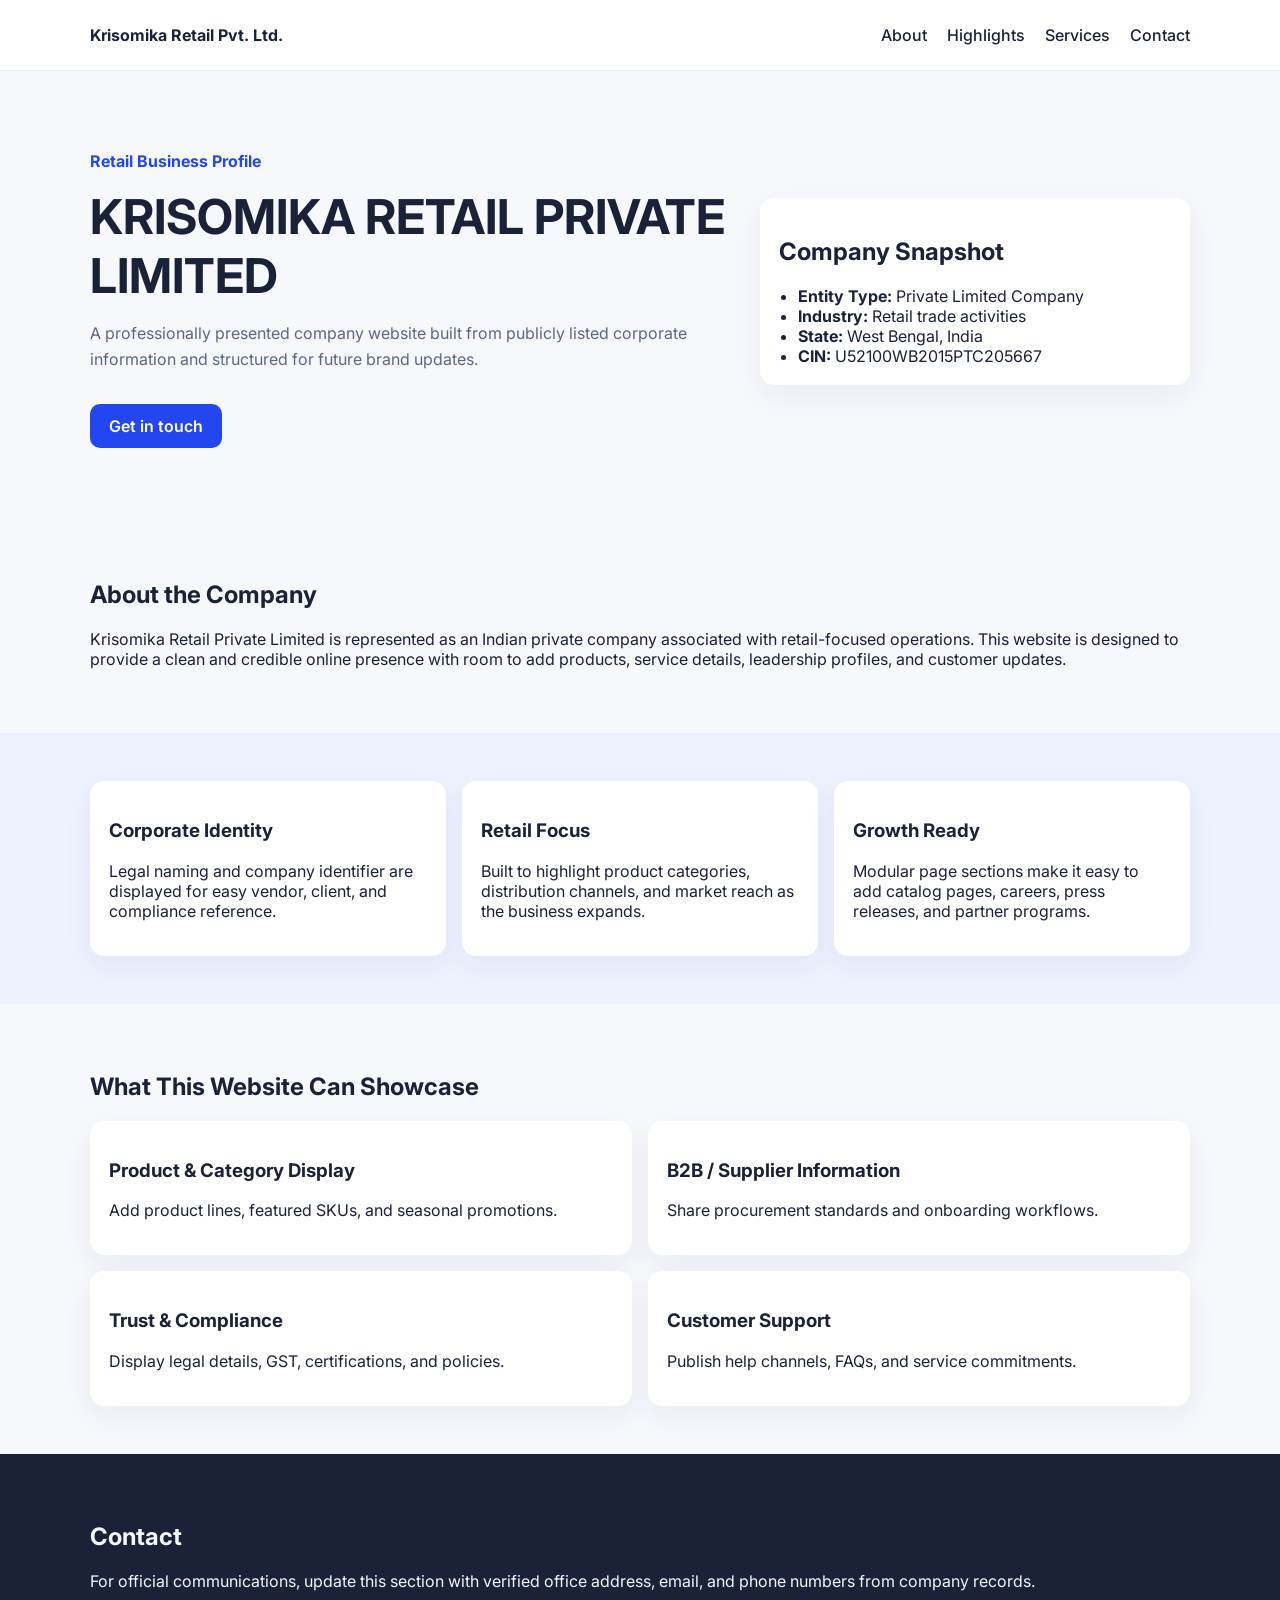
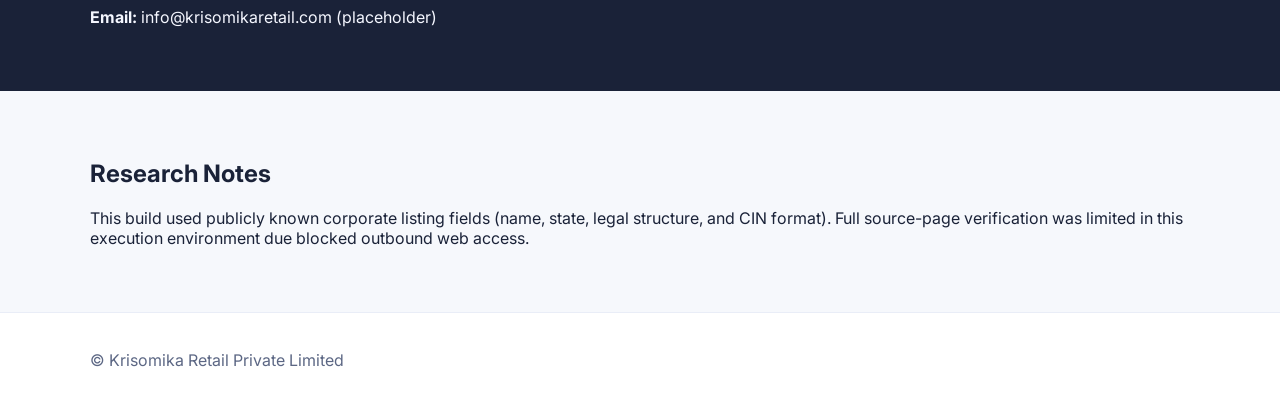
==== index.html @ 094feb36 "Create static website for Krisomika Retail Private Limited" ====
<!DOCTYPE html>
<html lang="en">
  <head>
    <meta charset="UTF-8" />
    <meta name="viewport" content="width=device-width, initial-scale=1.0" />
    <title>Krisomika Retail Private Limited</title>
    <link rel="preconnect" href="https://fonts.googleapis.com" />
    <link rel="preconnect" href="https://fonts.gstatic.com" crossorigin />
    <link
      href="https://fonts.googleapis.com/css2?family=Inter:wght@400;500;600;700;800&display=swap"
      rel="stylesheet"
    />
    <link rel="stylesheet" href="styles.css" />
  </head>
  <body>
    <header class="site-header">
      <div class="container nav-wrap">
        <div class="brand">Krisomika Retail Pvt. Ltd.</div>
        <nav>
          <a href="#about">About</a>
          <a href="#highlights">Highlights</a>
          <a href="#services">Services</a>
          <a href="#contact">Contact</a>
        </nav>
      </div>
    </header>

    <main>
      <section class="hero">
        <div class="container hero-grid">
          <div>
            <p class="tag">Retail Business Profile</p>
            <h1>KRISOMIKA RETAIL PRIVATE LIMITED</h1>
            <p class="lead">
              A professionally presented company website built from publicly listed
              corporate information and structured for future brand updates.
            </p>
            <a class="cta" href="#contact">Get in touch</a>
          </div>
          <div class="card snapshot">
            <h2>Company Snapshot</h2>
            <ul>
              <li><strong>Entity Type:</strong> Private Limited Company</li>
              <li><strong>Industry:</strong> Retail trade activities</li>
              <li><strong>State:</strong> West Bengal, India</li>
              <li><strong>CIN:</strong> U52100WB2015PTC205667</li>
            </ul>
          </div>
        </div>
      </section>

      <section id="about" class="section">
        <div class="container">
          <h2>About the Company</h2>
          <p>
            Krisomika Retail Private Limited is represented as an Indian private
            company associated with retail-focused operations. This website is
            designed to provide a clean and credible online presence with room to
            add products, service details, leadership profiles, and customer
            updates.
          </p>
        </div>
      </section>

      <section id="highlights" class="section muted">
        <div class="container grid-3">
          <article class="card">
            <h3>Corporate Identity</h3>
            <p>
              Legal naming and company identifier are displayed for easy vendor,
              client, and compliance reference.
            </p>
          </article>
          <article class="card">
            <h3>Retail Focus</h3>
            <p>
              Built to highlight product categories, distribution channels, and
              market reach as the business expands.
            </p>
          </article>
          <article class="card">
            <h3>Growth Ready</h3>
            <p>
              Modular page sections make it easy to add catalog pages, careers,
              press releases, and partner programs.
            </p>
          </article>
        </div>
      </section>

      <section id="services" class="section">
        <div class="container">
          <h2>What This Website Can Showcase</h2>
          <div class="grid-2">
            <div class="card">
              <h3>Product & Category Display</h3>
              <p>Add product lines, featured SKUs, and seasonal promotions.</p>
            </div>
            <div class="card">
              <h3>B2B / Supplier Information</h3>
              <p>Share procurement standards and onboarding workflows.</p>
            </div>
            <div class="card">
              <h3>Trust & Compliance</h3>
              <p>Display legal details, GST, certifications, and policies.</p>
            </div>
            <div class="card">
              <h3>Customer Support</h3>
              <p>Publish help channels, FAQs, and service commitments.</p>
            </div>
          </div>
        </div>
      </section>

      <section id="contact" class="section accent">
        <div class="container">
          <h2>Contact</h2>
          <p>
            For official communications, update this section with verified office
            address, email, and phone numbers from company records.
          </p>
          <p><strong>Email:</strong> info@krisomikaretail.com (placeholder)</p>
        </div>
      </section>

      <section class="section sources">
        <div class="container">
          <h2>Research Notes</h2>
          <p>
            This build used publicly known corporate listing fields (name, state,
            legal structure, and CIN format). Full source-page verification was
            limited in this execution environment due blocked outbound web access.
          </p>
        </div>
      </section>
    </main>

    <footer>
      <div class="container">
        <p>© <span id="year"></span> Krisomika Retail Private Limited</p>
      </div>
    </footer>

    <script src="script.js"></script>
  </body>
</html>
---- styles.css ----
:root {
  --bg: #f6f8fc;
  --text: #1a2238;
  --muted: #5c6784;
  --brand: #2446f0;
  --card: #ffffff;
}

* {
  box-sizing: border-box;
}

body {
  margin: 0;
  font-family: Inter, system-ui, -apple-system, Segoe UI, Roboto, sans-serif;
  color: var(--text);
  background: var(--bg);
}

.container {
  width: min(1100px, 92%);
  margin: 0 auto;
}

.site-header {
  background: #fff;
  border-bottom: 1px solid #e9edf7;
  position: sticky;
  top: 0;
}

.nav-wrap {
  display: flex;
  justify-content: space-between;
  align-items: center;
  min-height: 70px;
}

.brand {
  font-weight: 700;
}

nav a {
  color: var(--text);
  text-decoration: none;
  margin-left: 1rem;
  font-weight: 500;
}

.hero {
  padding: 4rem 0;
}

.hero-grid {
  display: grid;
  gap: 1.5rem;
  grid-template-columns: 1.5fr 1fr;
  align-items: center;
}

.tag {
  color: var(--brand);
  font-weight: 700;
}

h1 {
  font-size: clamp(1.8rem, 4vw, 3rem);
  margin: 0.6rem 0;
}

.lead {
  color: var(--muted);
  line-height: 1.6;
}

.cta {
  display: inline-block;
  background: var(--brand);
  color: #fff;
  text-decoration: none;
  padding: 0.75rem 1.2rem;
  border-radius: 10px;
  font-weight: 600;
  margin-top: 1rem;
}

.section {
  padding: 3rem 0;
}

.muted {
  background: #eef2ff;
}

.accent {
  background: #1a2238;
  color: #f5f7ff;
}

.grid-3,
.grid-2 {
  display: grid;
  gap: 1rem;
}

.grid-3 {
  grid-template-columns: repeat(3, 1fr);
}

.grid-2 {
  grid-template-columns: repeat(2, 1fr);
}

.card {
  background: var(--card);
  border-radius: 14px;
  padding: 1.2rem;
  box-shadow: 0 10px 30px rgba(20, 38, 78, 0.06);
}

.snapshot ul {
  margin: 0;
  padding-left: 1.2rem;
}

footer {
  border-top: 1px solid #e9edf7;
  padding: 1.3rem 0;
  background: #fff;
  color: var(--muted);
}

@media (max-width: 850px) {
  .hero-grid,
  .grid-3,
  .grid-2 {
    grid-template-columns: 1fr;
  }

  nav {
    display: none;
  }
}
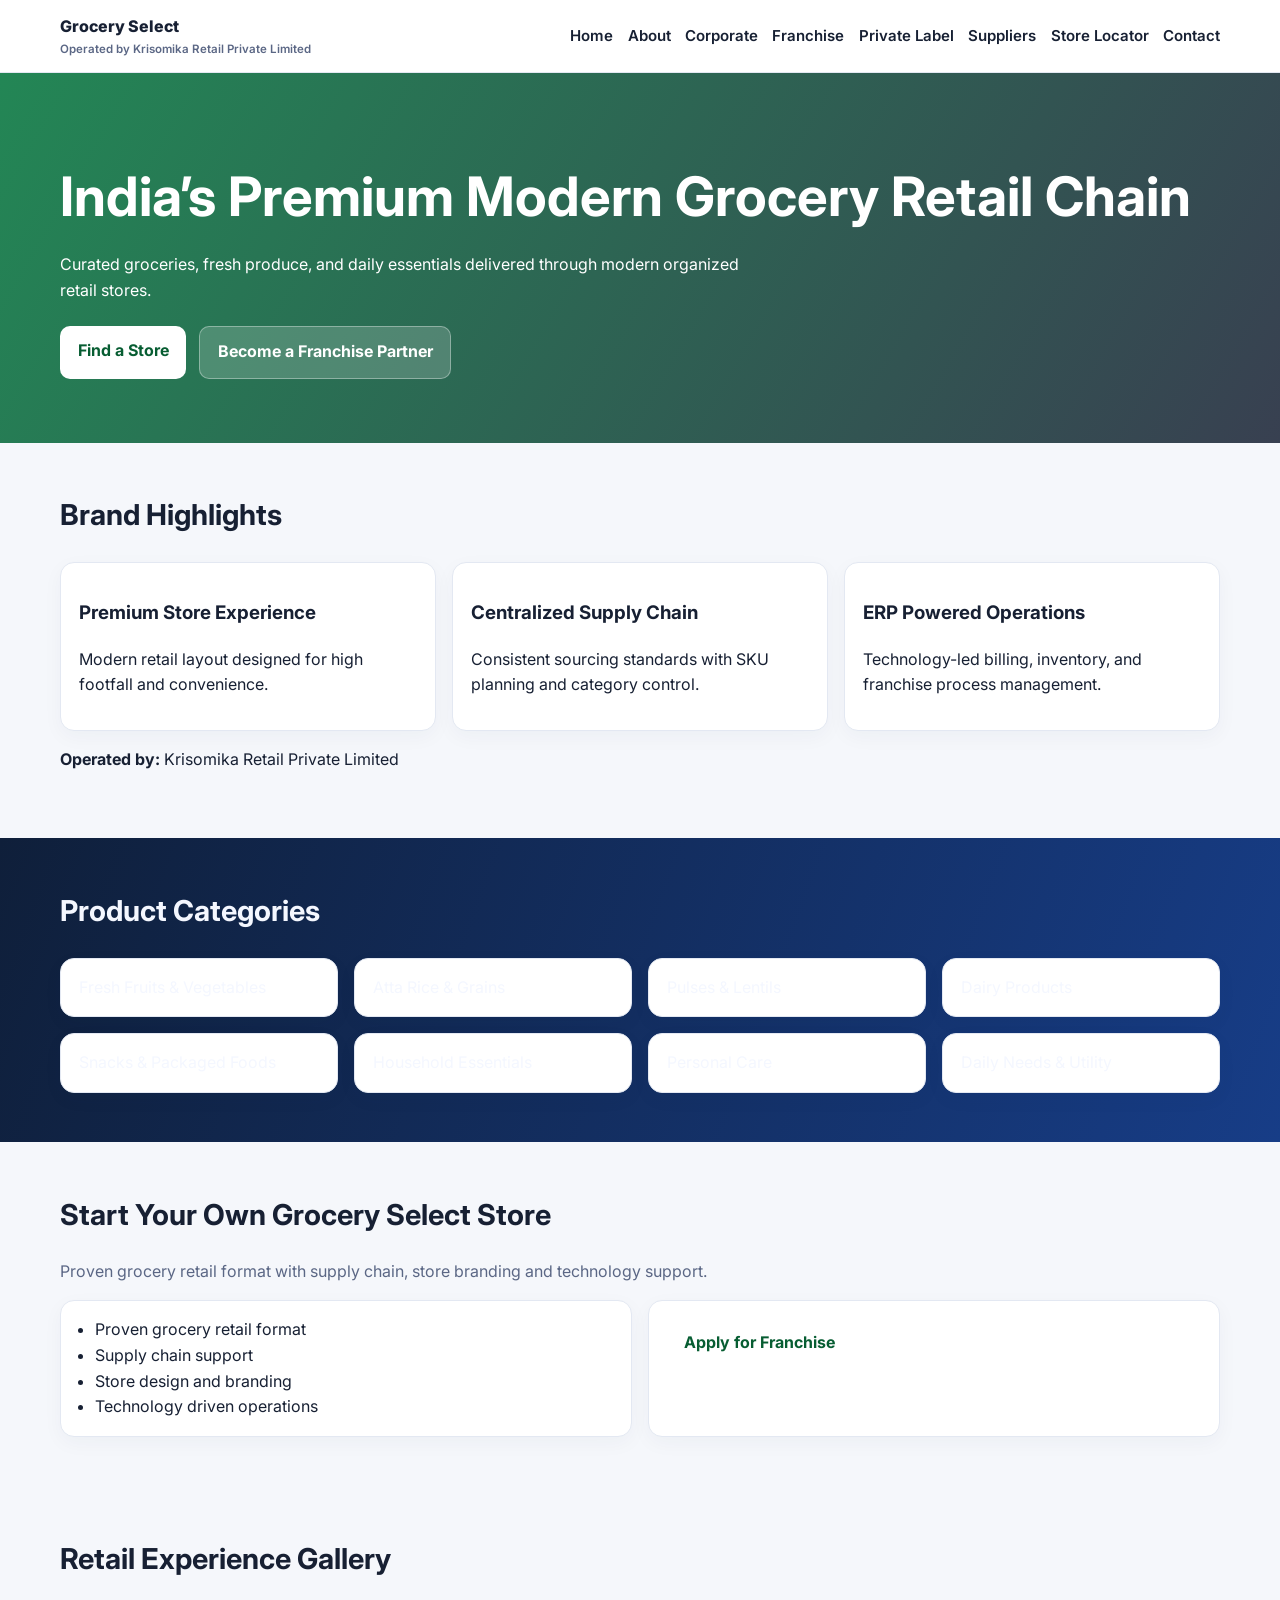
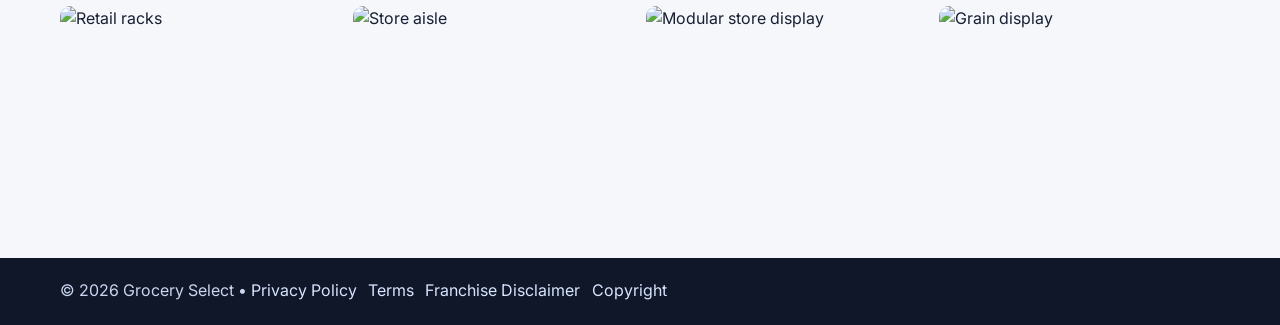
==== commit 53cf56be: "Rebuild site into corporate multi-page Grocery Select website" ====
--- a/index.html
+++ b/index.html
@@ -1,146 +1,82 @@
-<!DOCTYPE html>
+<!doctype html>
 <html lang="en">
-  <head>
-    <meta charset="UTF-8" />
-    <meta name="viewport" content="width=device-width, initial-scale=1.0" />
-    <title>Krisomika Retail Private Limited</title>
-    <link rel="preconnect" href="https://fonts.googleapis.com" />
-    <link rel="preconnect" href="https://fonts.gstatic.com" crossorigin />
-    <link
-      href="https://fonts.googleapis.com/css2?family=Inter:wght@400;500;600;700;800&display=swap"
-      rel="stylesheet"
-    />
-    <link rel="stylesheet" href="styles.css" />
-  </head>
-  <body>
-    <header class="site-header">
-      <div class="container nav-wrap">
-        <div class="brand">Krisomika Retail Pvt. Ltd.</div>
-        <nav>
-          <a href="#about">About</a>
-          <a href="#highlights">Highlights</a>
-          <a href="#services">Services</a>
-          <a href="#contact">Contact</a>
-        </nav>
-      </div>
-    </header>
+<head>
+  <meta charset="UTF-8" />
+  <meta name="viewport" content="width=device-width, initial-scale=1.0" />
+  <title>Grocery Select | Premium Modern Grocery Retail Chain</title>
+  <meta name="description" content="Grocery Select, operated by Krisomika Retail Private Limited, is building a premium modern grocery retail chain with franchise opportunities across India." />
+  <meta name="keywords" content="grocery franchise india, supermarket franchise india, grocery store franchise, modern grocery retail chain" />
+  <link rel="preconnect" href="https://fonts.googleapis.com" />
+  <link rel="preconnect" href="https://fonts.gstatic.com" crossorigin />
+  <link href="https://fonts.googleapis.com/css2?family=Inter:wght@400;500;600;700;800&display=swap" rel="stylesheet" />
+  <link rel="stylesheet" href="styles.css" />
+</head>
+<body>
+<header class="site-header">
+  <div class="container nav-wrap">
+    <div class="brand">Grocery Select <small>Operated by Krisomika Retail Private Limited</small></div>
+    <nav>
+      <a href="index.html">Home</a><a href="about.html">About</a><a href="corporate.html">Corporate</a><a href="franchise.html">Franchise</a><a href="private-label.html">Private Label</a><a href="suppliers.html">Suppliers</a><a href="stores.html">Store Locator</a><a href="contact.html">Contact</a>
+    </nav>
+  </div>
+</header>
 
-    <main>
-      <section class="hero">
-        <div class="container hero-grid">
-          <div>
-            <p class="tag">Retail Business Profile</p>
-            <h1>KRISOMIKA RETAIL PRIVATE LIMITED</h1>
-            <p class="lead">
-              A professionally presented company website built from publicly listed
-              corporate information and structured for future brand updates.
-            </p>
-            <a class="cta" href="#contact">Get in touch</a>
-          </div>
-          <div class="card snapshot">
-            <h2>Company Snapshot</h2>
-            <ul>
-              <li><strong>Entity Type:</strong> Private Limited Company</li>
-              <li><strong>Industry:</strong> Retail trade activities</li>
-              <li><strong>State:</strong> West Bengal, India</li>
-              <li><strong>CIN:</strong> U52100WB2015PTC205667</li>
-            </ul>
-          </div>
-        </div>
-      </section>
+<section class="hero">
+  <div class="container">
+    <h1>India’s Premium Modern Grocery Retail Chain</h1>
+    <p>Curated groceries, fresh produce, and daily essentials delivered through modern organized retail stores.</p>
+    <div class="btn-row">
+      <a class="btn primary" href="stores.html">Find a Store</a>
+      <a class="btn secondary" href="franchise.html">Become a Franchise Partner</a>
+    </div>
+  </div>
+</section>
 
-      <section id="about" class="section">
-        <div class="container">
-          <h2>About the Company</h2>
-          <p>
-            Krisomika Retail Private Limited is represented as an Indian private
-            company associated with retail-focused operations. This website is
-            designed to provide a clean and credible online presence with room to
-            add products, service details, leadership profiles, and customer
-            updates.
-          </p>
-        </div>
-      </section>
+<section class="section">
+  <div class="container">
+    <h2>Brand Highlights</h2>
+    <div class="grid-3">
+      <article class="card"><h3>Premium Store Experience</h3><p>Modern retail layout designed for high footfall and convenience.</p></article>
+      <article class="card"><h3>Centralized Supply Chain</h3><p>Consistent sourcing standards with SKU planning and category control.</p></article>
+      <article class="card"><h3>ERP Powered Operations</h3><p>Technology-led billing, inventory, and franchise process management.</p></article>
+    </div>
+    <p><strong>Operated by:</strong> Krisomika Retail Private Limited</p>
+  </div>
+</section>
 
-      <section id="highlights" class="section muted">
-        <div class="container grid-3">
-          <article class="card">
-            <h3>Corporate Identity</h3>
-            <p>
-              Legal naming and company identifier are displayed for easy vendor,
-              client, and compliance reference.
-            </p>
-          </article>
-          <article class="card">
-            <h3>Retail Focus</h3>
-            <p>
-              Built to highlight product categories, distribution channels, and
-              market reach as the business expands.
-            </p>
-          </article>
-          <article class="card">
-            <h3>Growth Ready</h3>
-            <p>
-              Modular page sections make it easy to add catalog pages, careers,
-              press releases, and partner programs.
-            </p>
-          </article>
-        </div>
-      </section>
+<section class="section band">
+  <div class="container">
+    <h2>Product Categories</h2>
+    <div class="grid-4">
+      <div class="card">Fresh Fruits & Vegetables</div><div class="card">Atta Rice & Grains</div><div class="card">Pulses & Lentils</div><div class="card">Dairy Products</div><div class="card">Snacks & Packaged Foods</div><div class="card">Household Essentials</div><div class="card">Personal Care</div><div class="card">Daily Needs & Utility</div>
+    </div>
+  </div>
+</section>
 
-      <section id="services" class="section">
-        <div class="container">
-          <h2>What This Website Can Showcase</h2>
-          <div class="grid-2">
-            <div class="card">
-              <h3>Product & Category Display</h3>
-              <p>Add product lines, featured SKUs, and seasonal promotions.</p>
-            </div>
-            <div class="card">
-              <h3>B2B / Supplier Information</h3>
-              <p>Share procurement standards and onboarding workflows.</p>
-            </div>
-            <div class="card">
-              <h3>Trust & Compliance</h3>
-              <p>Display legal details, GST, certifications, and policies.</p>
-            </div>
-            <div class="card">
-              <h3>Customer Support</h3>
-              <p>Publish help channels, FAQs, and service commitments.</p>
-            </div>
-          </div>
-        </div>
-      </section>
+<section class="section">
+  <div class="container">
+    <h2>Start Your Own Grocery Select Store</h2>
+    <p class="lead">Proven grocery retail format with supply chain, store branding and technology support.</p>
+    <div class="grid-2">
+      <div class="card"><ul class="list"><li>Proven grocery retail format</li><li>Supply chain support</li><li>Store design and branding</li><li>Technology driven operations</li></ul></div>
+      <div class="card"><a class="btn primary" href="franchise.html">Apply for Franchise</a></div>
+    </div>
+  </div>
+</section>
 
-      <section id="contact" class="section accent">
-        <div class="container">
-          <h2>Contact</h2>
-          <p>
-            For official communications, update this section with verified office
-            address, email, and phone numbers from company records.
-          </p>
-          <p><strong>Email:</strong> info@krisomikaretail.com (placeholder)</p>
-        </div>
-      </section>
+<section class="section">
+  <div class="container">
+    <h2>Retail Experience Gallery</h2>
+    <div class="gallery">
+      <img src="https://instorindia.com/assets/img/display-racks-instor-zenith.jpg" alt="Retail racks" />
+      <img src="https://res.cloudinary.com/purnesh/image/upload/f_auto/v1609136682/untitled-11609136681585.jpg" alt="Store aisle" />
+      <img src="https://sigmadisplayracks.com/blog-images/Why-Modular-Racks-Are-Ideal-for-Modern-Retail.webp" alt="Modular store display" />
+      <img src="https://instorindia.com/assets/img/Grain-Display-2.jpg" alt="Grain display" />
+    </div>
+  </div>
+</section>
 
-      <section class="section sources">
-        <div class="container">
-          <h2>Research Notes</h2>
-          <p>
-            This build used publicly known corporate listing fields (name, state,
-            legal structure, and CIN format). Full source-page verification was
-            limited in this execution environment due blocked outbound web access.
-          </p>
-        </div>
-      </section>
-    </main>
-
-    <footer>
-      <div class="container">
-        <p>© <span id="year"></span> Krisomika Retail Private Limited</p>
-      </div>
-    </footer>
-
-    <script src="script.js"></script>
-  </body>
+<footer class="footer"><div class="container">© <span id="year"></span> Grocery Select • <a href="privacy.html">Privacy Policy</a><a href="terms.html">Terms</a><a href="disclaimer.html">Franchise Disclaimer</a><a href="copyright.html">Copyright</a></div></footer>
+<script src="script.js"></script>
+</body>
 </html>
--- a/styles.css
+++ b/styles.css
@@ -1,143 +1,63 @@
 :root {
-  --bg: #f6f8fc;
-  --text: #1a2238;
-  --muted: #5c6784;
-  --brand: #2446f0;
-  --card: #ffffff;
+  --bg: #f5f7fb;
+  --surface: #ffffff;
+  --text: #172033;
+  --muted: #5b6785;
+  --brand: #0c7a43;
+  --brand-dark: #075d32;
+  --border: #e3e8f2;
 }
-
-* {
-  box-sizing: border-box;
-}
-
+* { box-sizing: border-box; }
 body {
   margin: 0;
-  font-family: Inter, system-ui, -apple-system, Segoe UI, Roboto, sans-serif;
+  font-family: Inter, system-ui, -apple-system, Segoe UI, Roboto, Arial, sans-serif;
   color: var(--text);
   background: var(--bg);
-}
-
-.container {
-  width: min(1100px, 92%);
-  margin: 0 auto;
-}
-
-.site-header {
-  background: #fff;
-  border-bottom: 1px solid #e9edf7;
-  position: sticky;
-  top: 0;
-}
-
-.nav-wrap {
-  display: flex;
-  justify-content: space-between;
-  align-items: center;
-  min-height: 70px;
-}
-
-.brand {
-  font-weight: 700;
-}
-
-nav a {
-  color: var(--text);
-  text-decoration: none;
-  margin-left: 1rem;
-  font-weight: 500;
-}
-
-.hero {
-  padding: 4rem 0;
-}
-
-.hero-grid {
-  display: grid;
-  gap: 1.5rem;
-  grid-template-columns: 1.5fr 1fr;
-  align-items: center;
-}
-
-.tag {
-  color: var(--brand);
-  font-weight: 700;
-}
-
-h1 {
-  font-size: clamp(1.8rem, 4vw, 3rem);
-  margin: 0.6rem 0;
-}
-
-.lead {
-  color: var(--muted);
   line-height: 1.6;
 }
-
-.cta {
-  display: inline-block;
-  background: var(--brand);
+.container { width: min(1160px, 92%); margin: 0 auto; }
+.site-header { position: sticky; top: 0; z-index: 20; background: #fff; border-bottom: 1px solid var(--border); }
+.nav-wrap { min-height: 72px; display: flex; align-items: center; justify-content: space-between; }
+.brand { font-weight: 800; }
+.brand small { color: var(--muted); display: block; font-size: .72rem; font-weight: 600; }
+nav { display: flex; flex-wrap: wrap; gap: .9rem; justify-content: flex-end; }
+nav a { text-decoration: none; color: var(--text); font-weight: 600; font-size: .94rem; }
+nav a:hover { color: var(--brand); }
+.hero {
+  background: linear-gradient(120deg, rgba(12,122,67,.9), rgba(23,32,51,.85)),
+    url('https://instorindia.com/assets/img/display-racks-instor-zenith.jpg') center/cover;
   color: #fff;
-  text-decoration: none;
-  padding: 0.75rem 1.2rem;
-  border-radius: 10px;
-  font-weight: 600;
-  margin-top: 1rem;
+  padding: 5rem 0 4rem;
 }
-
-.section {
-  padding: 3rem 0;
+.hero h1 { font-size: clamp(2rem, 5vw, 3.4rem); margin: 0 0 .75rem; }
+.hero p { max-width: 700px; margin: 0; }
+.btn-row { margin-top: 1.4rem; display: flex; gap: .8rem; flex-wrap: wrap; }
+.btn { display: inline-block; border-radius: 10px; padding: .8rem 1.1rem; text-decoration: none; font-weight: 700; }
+.btn.primary { background: #fff; color: var(--brand-dark); }
+.btn.secondary { background: rgba(255,255,255,.18); color: #fff; border: 1px solid rgba(255,255,255,.35); }
+.section { padding: 3.1rem 0; }
+.section h2 { margin-top: 0; font-size: 1.8rem; }
+.section p.lead { color: var(--muted); margin-top: -.2rem; }
+.grid-2, .grid-3, .grid-4 { display: grid; gap: 1rem; }
+.grid-2 { grid-template-columns: repeat(2, 1fr); }
+.grid-3 { grid-template-columns: repeat(3, 1fr); }
+.grid-4 { grid-template-columns: repeat(4, 1fr); }
+.card { background: var(--surface); border: 1px solid var(--border); border-radius: 14px; padding: 1rem 1.1rem; box-shadow: 0 6px 20px rgba(20,40,80,.04); }
+.list { margin: 0; padding-left: 1rem; }
+.band {
+  background: linear-gradient(110deg,#0f1f3a,#173d87);
+  color: #f4f7ff;
 }
-
-.muted {
-  background: #eef2ff;
+.table { width: 100%; border-collapse: collapse; background: #fff; border-radius: 12px; overflow: hidden; }
+.table th, .table td { border: 1px solid var(--border); padding: .8rem; text-align: left; }
+.gallery { display: grid; gap: .75rem; grid-template-columns: repeat(4, 1fr); }
+.gallery img { width: 100%; height: 170px; object-fit: cover; border-radius: 10px; }
+.footer { background: #0f1729; color: #cbd5ef; padding: 1.3rem 0; margin-top: 2rem; }
+.footer a { color: #d8e5ff; text-decoration: none; margin-right: .7rem; }
+.kpis { display: grid; gap: 1rem; grid-template-columns: repeat(3, 1fr); }
+.kpi { background: #fff; border: 1px solid var(--border); border-radius: 12px; padding: 1rem; }
+@media (max-width: 960px) {
+  .grid-4 { grid-template-columns: repeat(2, 1fr); }
+  .grid-3, .grid-2, .kpis, .gallery { grid-template-columns: 1fr; }
+  nav { display: none; }
 }
-
-.accent {
-  background: #1a2238;
-  color: #f5f7ff;
-}
-
-.grid-3,
-.grid-2 {
-  display: grid;
-  gap: 1rem;
-}
-
-.grid-3 {
-  grid-template-columns: repeat(3, 1fr);
-}
-
-.grid-2 {
-  grid-template-columns: repeat(2, 1fr);
-}
-
-.card {
-  background: var(--card);
-  border-radius: 14px;
-  padding: 1.2rem;
-  box-shadow: 0 10px 30px rgba(20, 38, 78, 0.06);
-}
-
-.snapshot ul {
-  margin: 0;
-  padding-left: 1.2rem;
-}
-
-footer {
-  border-top: 1px solid #e9edf7;
-  padding: 1.3rem 0;
-  background: #fff;
-  color: var(--muted);
-}
-
-@media (max-width: 850px) {
-  .hero-grid,
-  .grid-3,
-  .grid-2 {
-    grid-template-columns: 1fr;
-  }
-
-  nav {
-    display: none;
-  }
-}
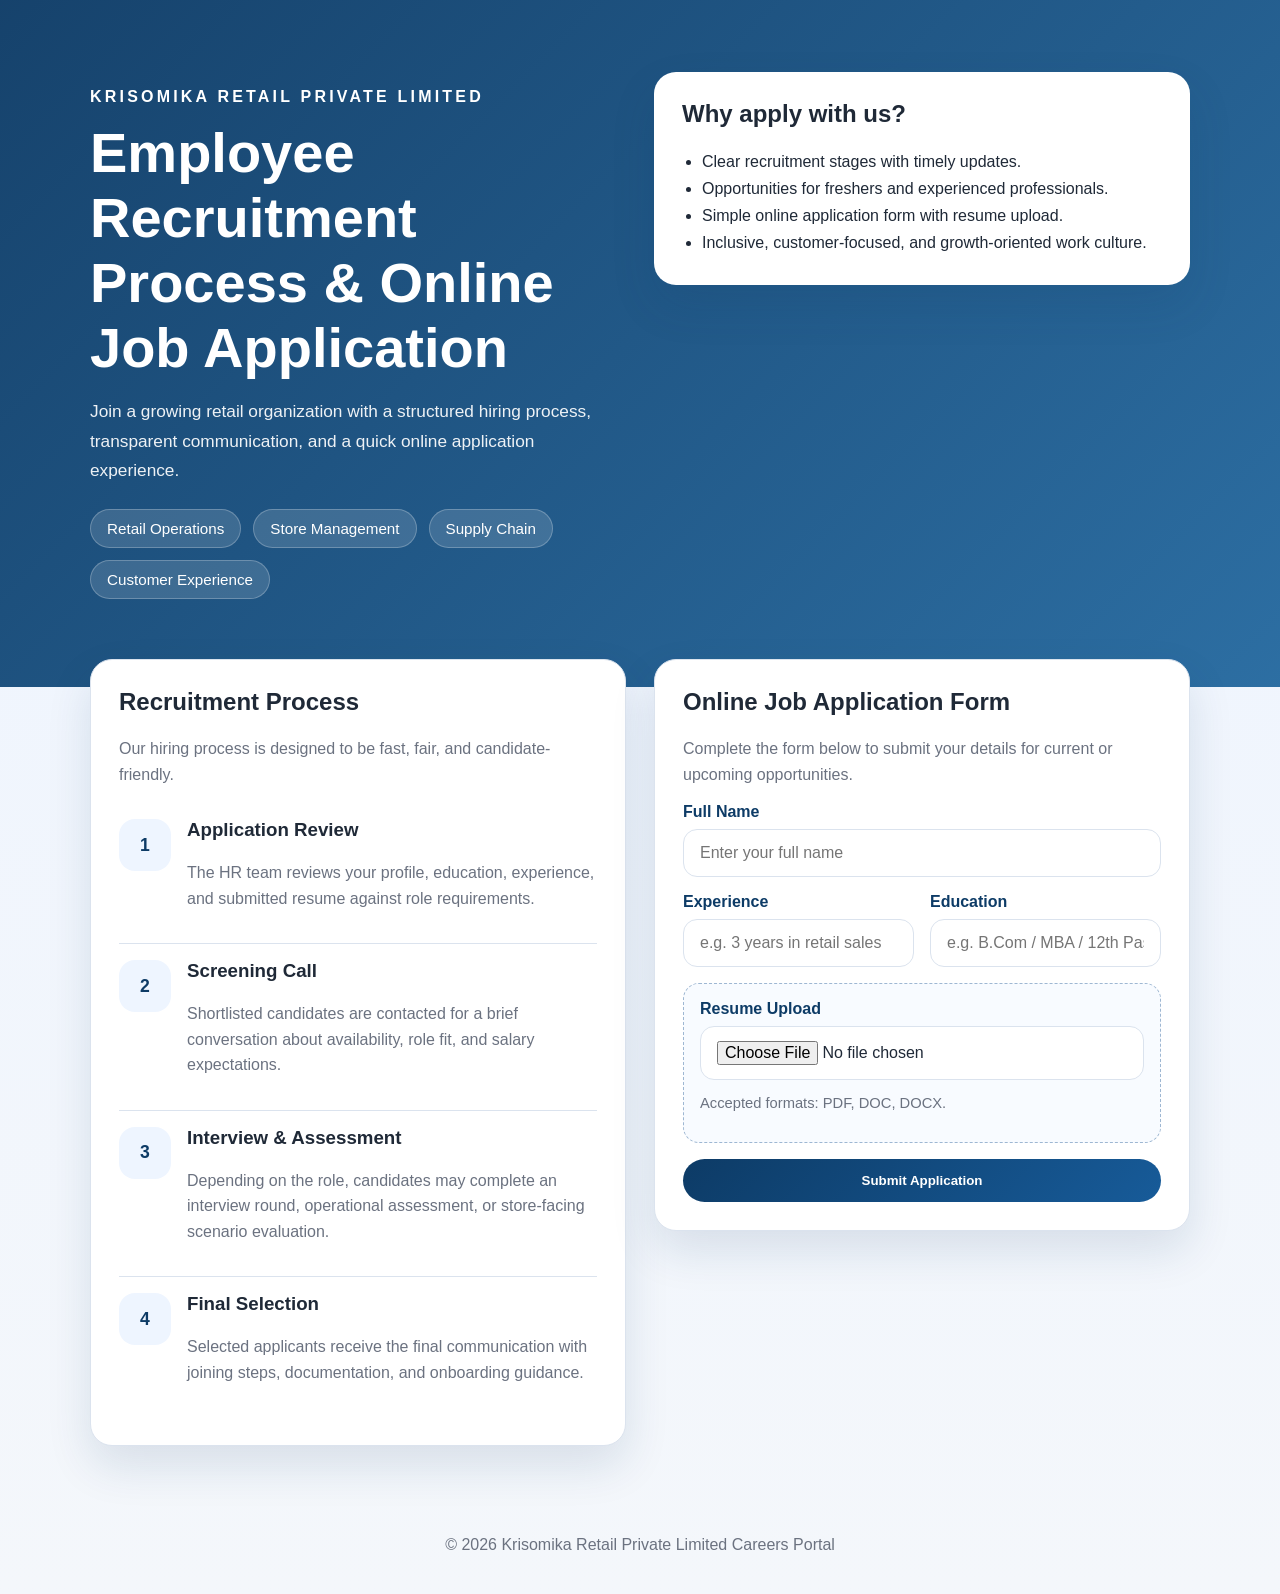
==== commit a0c33281: "Add Krisomika careers recruitment page" ====
--- a/index.html
+++ b/index.html
@@ -1,82 +1,326 @@
-<!doctype html>
+<!DOCTYPE html>
 <html lang="en">
 <head>
   <meta charset="UTF-8" />
   <meta name="viewport" content="width=device-width, initial-scale=1.0" />
-  <title>Grocery Select | Premium Modern Grocery Retail Chain</title>
-  <meta name="description" content="Grocery Select, operated by Krisomika Retail Private Limited, is building a premium modern grocery retail chain with franchise opportunities across India." />
-  <meta name="keywords" content="grocery franchise india, supermarket franchise india, grocery store franchise, modern grocery retail chain" />
-  <link rel="preconnect" href="https://fonts.googleapis.com" />
-  <link rel="preconnect" href="https://fonts.gstatic.com" crossorigin />
-  <link href="https://fonts.googleapis.com/css2?family=Inter:wght@400;500;600;700;800&display=swap" rel="stylesheet" />
-  <link rel="stylesheet" href="styles.css" />
+  <title>Krisomika Retail Private Limited | Careers</title>
+  <style>
+    :root {
+      --bg: #f4f7fb;
+      --card: #ffffff;
+      --primary: #0d3b66;
+      --accent: #f4a261;
+      --text: #1f2937;
+      --muted: #6b7280;
+      --border: #dbe3ee;
+      --success: #166534;
+    }
+
+    * { box-sizing: border-box; }
+    body {
+      margin: 0;
+      font-family: Arial, Helvetica, sans-serif;
+      background: linear-gradient(180deg, #edf4ff, var(--bg));
+      color: var(--text);
+    }
+
+    .hero {
+      background: linear-gradient(135deg, rgba(13, 59, 102, 0.96), rgba(28, 99, 155, 0.92));
+      color: #fff;
+      padding: 72px 20px 88px;
+    }
+
+    .container {
+      width: min(1100px, calc(100% - 32px));
+      margin: 0 auto;
+    }
+
+    .hero-grid,
+    .content-grid {
+      display: grid;
+      gap: 28px;
+      grid-template-columns: repeat(auto-fit, minmax(280px, 1fr));
+      align-items: start;
+    }
+
+    h1, h2, h3 { margin-top: 0; }
+    h1 {
+      font-size: clamp(2rem, 5vw, 3.5rem);
+      margin-bottom: 16px;
+    }
+
+    .subtitle {
+      font-size: 1.08rem;
+      line-height: 1.7;
+      max-width: 640px;
+      color: rgba(255,255,255,0.92);
+    }
+
+    .pill-list {
+      display: flex;
+      flex-wrap: wrap;
+      gap: 12px;
+      margin-top: 24px;
+    }
+
+    .pill {
+      padding: 10px 16px;
+      border-radius: 999px;
+      background: rgba(255,255,255,0.14);
+      border: 1px solid rgba(255,255,255,0.24);
+      font-size: 0.95rem;
+    }
+
+    .hero-card,
+    .panel {
+      background: var(--card);
+      border-radius: 22px;
+      box-shadow: 0 20px 45px rgba(13, 59, 102, 0.12);
+    }
+
+    .hero-card {
+      color: var(--text);
+      padding: 28px;
+    }
+
+    .hero-card ul {
+      padding-left: 20px;
+      margin-bottom: 0;
+      line-height: 1.7;
+    }
+
+    main {
+      margin-top: -52px;
+      padding: 0 0 64px;
+    }
+
+    .content-grid {
+      margin-top: 24px;
+    }
+
+    .panel {
+      padding: 28px;
+      border: 1px solid var(--border);
+    }
+
+    .process-step {
+      display: grid;
+      grid-template-columns: 52px 1fr;
+      gap: 16px;
+      align-items: start;
+      padding: 16px 0;
+      border-bottom: 1px solid var(--border);
+    }
+
+    .process-step:last-child { border-bottom: none; }
+
+    .step-num {
+      width: 52px;
+      height: 52px;
+      border-radius: 16px;
+      background: #eef5ff;
+      color: var(--primary);
+      display: grid;
+      place-items: center;
+      font-weight: bold;
+      font-size: 1.1rem;
+    }
+
+    .muted { color: var(--muted); line-height: 1.6; }
+
+    form {
+      display: grid;
+      gap: 16px;
+    }
+
+    label {
+      display: block;
+      margin-bottom: 8px;
+      font-weight: 700;
+      color: var(--primary);
+    }
+
+    input, select, textarea {
+      width: 100%;
+      padding: 14px 16px;
+      border: 1px solid var(--border);
+      border-radius: 14px;
+      font: inherit;
+      background: #fff;
+    }
+
+    input:focus, select:focus, textarea:focus {
+      outline: 3px solid rgba(13, 59, 102, 0.12);
+      border-color: var(--primary);
+    }
+
+    .two-col {
+      display: grid;
+      grid-template-columns: repeat(auto-fit, minmax(180px, 1fr));
+      gap: 16px;
+    }
+
+    .upload-box {
+      border: 1.5px dashed #9eb7d2;
+      border-radius: 16px;
+      padding: 16px;
+      background: #f8fbff;
+    }
+
+    .btn {
+      border: none;
+      border-radius: 999px;
+      padding: 14px 22px;
+      background: linear-gradient(135deg, var(--primary), #175b99);
+      color: #fff;
+      font-weight: 700;
+      cursor: pointer;
+    }
+
+    .btn:hover { filter: brightness(1.04); }
+
+    .note {
+      font-size: 0.92rem;
+      color: var(--muted);
+    }
+
+    .success {
+      display: none;
+      margin-top: 18px;
+      padding: 14px 16px;
+      border-radius: 14px;
+      background: #ecfdf3;
+      color: var(--success);
+      border: 1px solid #bbf7d0;
+      font-weight: 600;
+    }
+
+    footer {
+      text-align: center;
+      padding: 26px 16px 40px;
+      color: var(--muted);
+    }
+  </style>
 </head>
 <body>
-<header class="site-header">
-  <div class="container nav-wrap">
-    <div class="brand">Grocery Select <small>Operated by Krisomika Retail Private Limited</small></div>
-    <nav>
-      <a href="index.html">Home</a><a href="about.html">About</a><a href="corporate.html">Corporate</a><a href="franchise.html">Franchise</a><a href="private-label.html">Private Label</a><a href="suppliers.html">Suppliers</a><a href="stores.html">Store Locator</a><a href="contact.html">Contact</a>
-    </nav>
-  </div>
-</header>
-
-<section class="hero">
-  <div class="container">
-    <h1>India’s Premium Modern Grocery Retail Chain</h1>
-    <p>Curated groceries, fresh produce, and daily essentials delivered through modern organized retail stores.</p>
-    <div class="btn-row">
-      <a class="btn primary" href="stores.html">Find a Store</a>
-      <a class="btn secondary" href="franchise.html">Become a Franchise Partner</a>
+  <header class="hero">
+    <div class="container hero-grid">
+      <div>
+        <p style="text-transform: uppercase; letter-spacing: 0.2em; font-weight: 700; margin-bottom: 14px;">Krisomika Retail Private Limited</p>
+        <h1>Employee Recruitment Process & Online Job Application</h1>
+        <p class="subtitle">
+          Join a growing retail organization with a structured hiring process, transparent communication, and a quick online application experience.
+        </p>
+        <div class="pill-list">
+          <span class="pill">Retail Operations</span>
+          <span class="pill">Store Management</span>
+          <span class="pill">Supply Chain</span>
+          <span class="pill">Customer Experience</span>
+        </div>
+      </div>
+      <aside class="hero-card">
+        <h2>Why apply with us?</h2>
+        <ul>
+          <li>Clear recruitment stages with timely updates.</li>
+          <li>Opportunities for freshers and experienced professionals.</li>
+          <li>Simple online application form with resume upload.</li>
+          <li>Inclusive, customer-focused, and growth-oriented work culture.</li>
+        </ul>
+      </aside>
     </div>
-  </div>
-</section>
-
-<section class="section">
-  <div class="container">
-    <h2>Brand Highlights</h2>
-    <div class="grid-3">
-      <article class="card"><h3>Premium Store Experience</h3><p>Modern retail layout designed for high footfall and convenience.</p></article>
-      <article class="card"><h3>Centralized Supply Chain</h3><p>Consistent sourcing standards with SKU planning and category control.</p></article>
-      <article class="card"><h3>ERP Powered Operations</h3><p>Technology-led billing, inventory, and franchise process management.</p></article>
+  </header>
+
+  <main>
+    <div class="container content-grid">
+      <section class="panel">
+        <h2>Recruitment Process</h2>
+        <p class="muted">Our hiring process is designed to be fast, fair, and candidate-friendly.</p>
+
+        <div class="process-step">
+          <div class="step-num">1</div>
+          <div>
+            <h3>Application Review</h3>
+            <p class="muted">The HR team reviews your profile, education, experience, and submitted resume against role requirements.</p>
+          </div>
+        </div>
+        <div class="process-step">
+          <div class="step-num">2</div>
+          <div>
+            <h3>Screening Call</h3>
+            <p class="muted">Shortlisted candidates are contacted for a brief conversation about availability, role fit, and salary expectations.</p>
+          </div>
+        </div>
+        <div class="process-step">
+          <div class="step-num">3</div>
+          <div>
+            <h3>Interview & Assessment</h3>
+            <p class="muted">Depending on the role, candidates may complete an interview round, operational assessment, or store-facing scenario evaluation.</p>
+          </div>
+        </div>
+        <div class="process-step">
+          <div class="step-num">4</div>
+          <div>
+            <h3>Final Selection</h3>
+            <p class="muted">Selected applicants receive the final communication with joining steps, documentation, and onboarding guidance.</p>
+          </div>
+        </div>
+      </section>
+
+      <section class="panel">
+        <h2>Online Job Application Form</h2>
+        <p class="muted">Complete the form below to submit your details for current or upcoming opportunities.</p>
+
+        <form id="jobApplicationForm">
+          <div>
+            <label for="name">Full Name</label>
+            <input id="name" name="name" type="text" placeholder="Enter your full name" required />
+          </div>
+
+          <div class="two-col">
+            <div>
+              <label for="experience">Experience</label>
+              <input id="experience" name="experience" type="text" placeholder="e.g. 3 years in retail sales" required />
+            </div>
+            <div>
+              <label for="education">Education</label>
+              <input id="education" name="education" type="text" placeholder="e.g. B.Com / MBA / 12th Pass" required />
+            </div>
+          </div>
+
+          <div class="upload-box">
+            <label for="resume">Resume Upload</label>
+            <input id="resume" name="resume" type="file" accept=".pdf,.doc,.docx" required />
+            <p class="note" id="fileNote">Accepted formats: PDF, DOC, DOCX.</p>
+          </div>
+
+          <button class="btn" type="submit">Submit Application</button>
+          <div class="success" id="successMessage">Application submitted successfully. Our recruitment team will review your profile and contact you if shortlisted.</div>
+        </form>
+      </section>
     </div>
-    <p><strong>Operated by:</strong> Krisomika Retail Private Limited</p>
-  </div>
-</section>
-
-<section class="section band">
-  <div class="container">
-    <h2>Product Categories</h2>
-    <div class="grid-4">
-      <div class="card">Fresh Fruits & Vegetables</div><div class="card">Atta Rice & Grains</div><div class="card">Pulses & Lentils</div><div class="card">Dairy Products</div><div class="card">Snacks & Packaged Foods</div><div class="card">Household Essentials</div><div class="card">Personal Care</div><div class="card">Daily Needs & Utility</div>
-    </div>
-  </div>
-</section>
-
-<section class="section">
-  <div class="container">
-    <h2>Start Your Own Grocery Select Store</h2>
-    <p class="lead">Proven grocery retail format with supply chain, store branding and technology support.</p>
-    <div class="grid-2">
-      <div class="card"><ul class="list"><li>Proven grocery retail format</li><li>Supply chain support</li><li>Store design and branding</li><li>Technology driven operations</li></ul></div>
-      <div class="card"><a class="btn primary" href="franchise.html">Apply for Franchise</a></div>
-    </div>
-  </div>
-</section>
-
-<section class="section">
-  <div class="container">
-    <h2>Retail Experience Gallery</h2>
-    <div class="gallery">
-      <img src="https://instorindia.com/assets/img/display-racks-instor-zenith.jpg" alt="Retail racks" />
-      <img src="https://res.cloudinary.com/purnesh/image/upload/f_auto/v1609136682/untitled-11609136681585.jpg" alt="Store aisle" />
-      <img src="https://sigmadisplayracks.com/blog-images/Why-Modular-Racks-Are-Ideal-for-Modern-Retail.webp" alt="Modular store display" />
-      <img src="https://instorindia.com/assets/img/Grain-Display-2.jpg" alt="Grain display" />
-    </div>
-  </div>
-</section>
-
-<footer class="footer"><div class="container">© <span id="year"></span> Grocery Select • <a href="privacy.html">Privacy Policy</a><a href="terms.html">Terms</a><a href="disclaimer.html">Franchise Disclaimer</a><a href="copyright.html">Copyright</a></div></footer>
-<script src="script.js"></script>
+  </main>
+
+  <footer>
+    © 2026 Krisomika Retail Private Limited Careers Portal
+  </footer>
+
+  <script>
+    const form = document.getElementById('jobApplicationForm');
+    const resumeInput = document.getElementById('resume');
+    const fileNote = document.getElementById('fileNote');
+    const successMessage = document.getElementById('successMessage');
+
+    resumeInput.addEventListener('change', () => {
+      const file = resumeInput.files[0];
+      fileNote.textContent = file ? `Selected file: ${file.name}` : 'Accepted formats: PDF, DOC, DOCX.';
+    });
+
+    form.addEventListener('submit', (event) => {
+      event.preventDefault();
+      successMessage.style.display = 'block';
+      form.reset();
+      fileNote.textContent = 'Accepted formats: PDF, DOC, DOCX.';
+    });
+  </script>
 </body>
 </html>
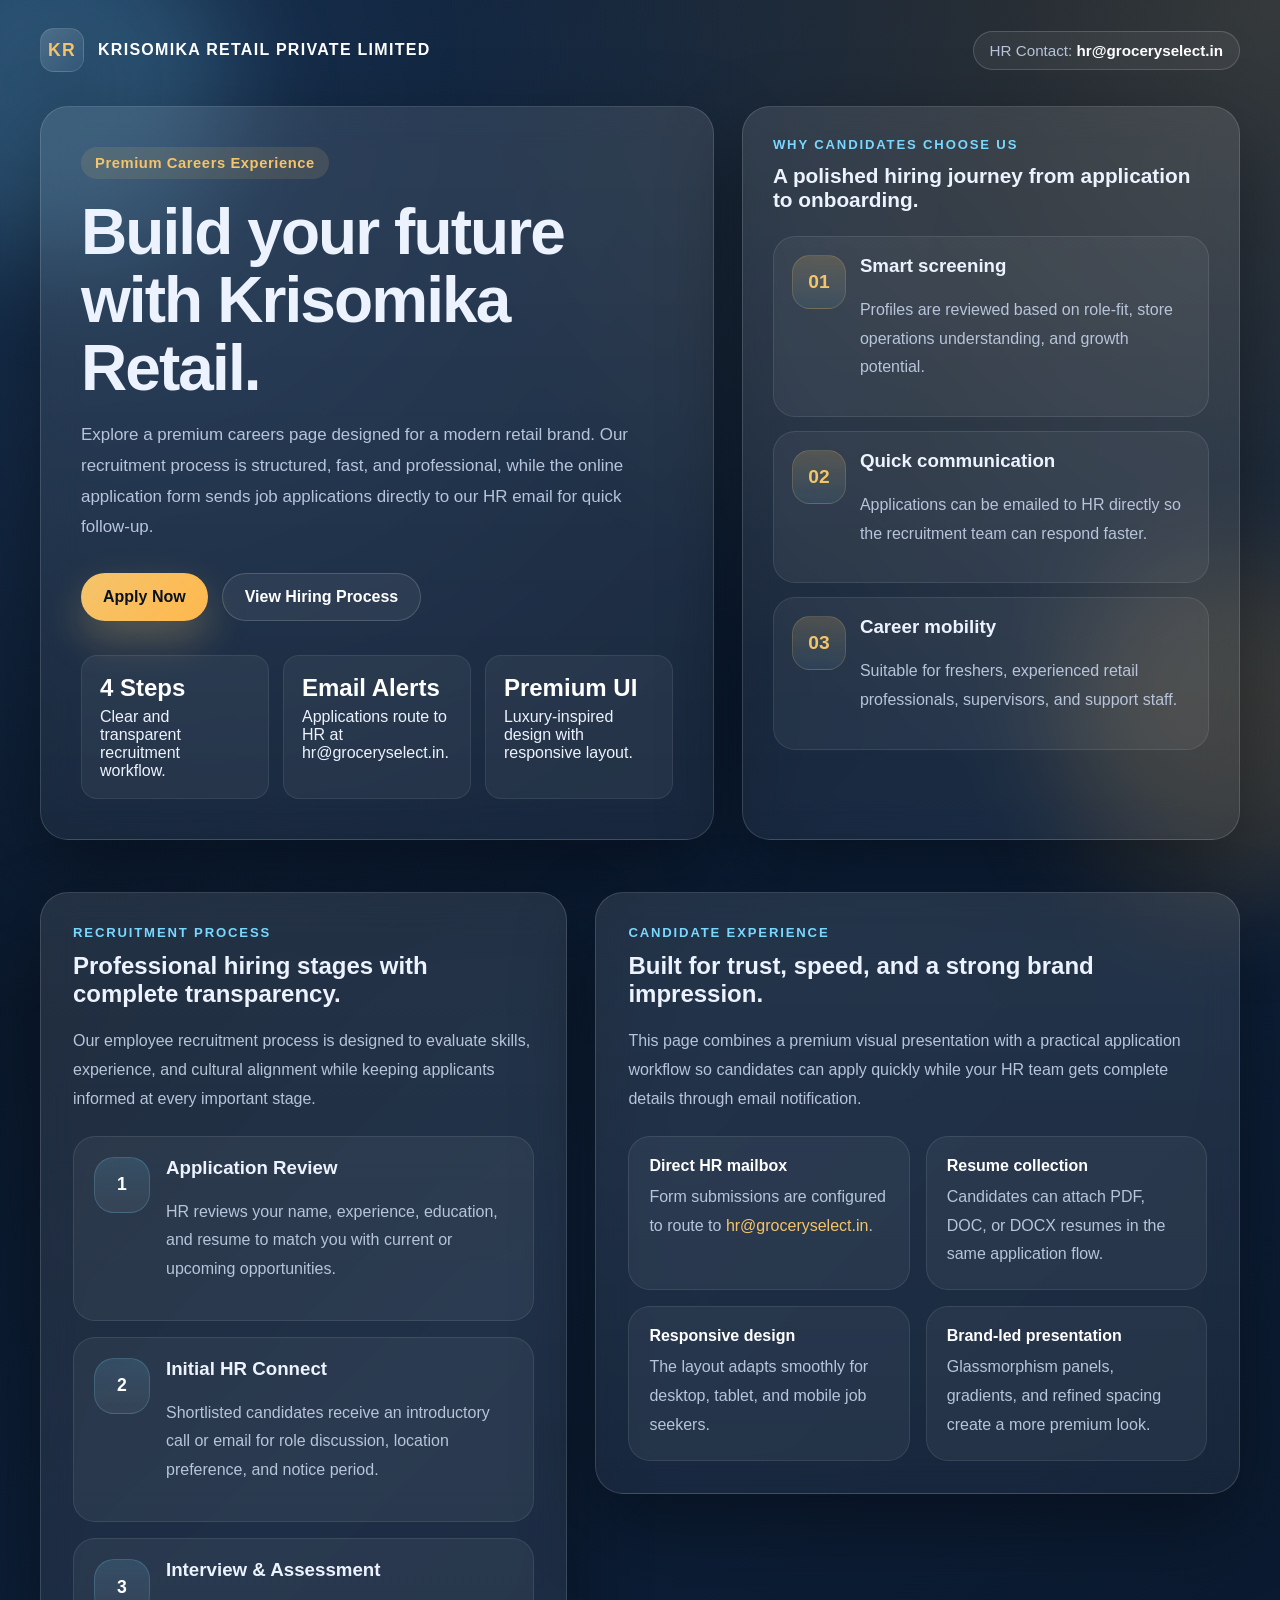
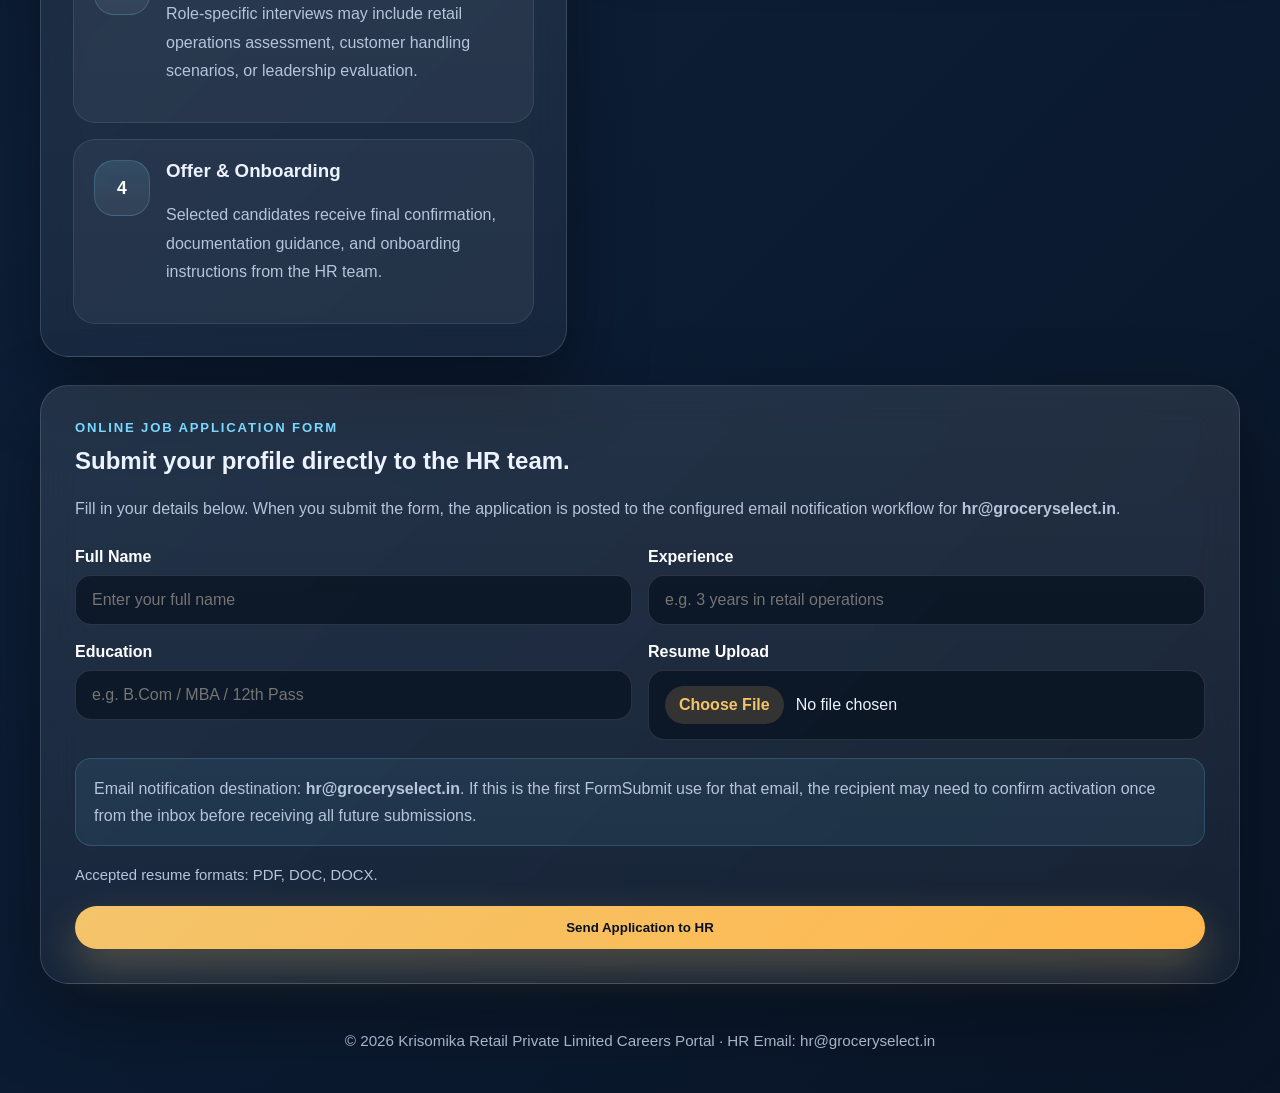
==== commit 2e2a3179: "Polish Krisomika careers page and add HR email form" ====
--- a/index.html
+++ b/index.html
@@ -6,303 +6,668 @@
   <title>Krisomika Retail Private Limited | Careers</title>
   <style>
     :root {
-      --bg: #f4f7fb;
-      --card: #ffffff;
-      --primary: #0d3b66;
-      --accent: #f4a261;
-      --text: #1f2937;
-      --muted: #6b7280;
-      --border: #dbe3ee;
-      --success: #166534;
+      --bg: #08111f;
+      --surface: rgba(10, 22, 40, 0.72);
+      --surface-strong: rgba(7, 17, 31, 0.92);
+      --card: rgba(255, 255, 255, 0.08);
+      --card-border: rgba(255, 255, 255, 0.14);
+      --text: #ecf3ff;
+      --muted: #b7c4da;
+      --gold: #f4c46b;
+      --gold-strong: #ffb84d;
+      --cyan: #79d8ff;
+      --success: #d8ffe7;
+      --success-border: rgba(128, 246, 183, 0.45);
+      --shadow: 0 30px 80px rgba(0, 0, 0, 0.36);
+      --radius-xl: 28px;
+      --radius-lg: 22px;
+      --radius-md: 16px;
     }
 
     * { box-sizing: border-box; }
+
+    html {
+      scroll-behavior: smooth;
+    }
+
     body {
       margin: 0;
-      font-family: Arial, Helvetica, sans-serif;
-      background: linear-gradient(180deg, #edf4ff, var(--bg));
+      min-height: 100vh;
+      font-family: Inter, Arial, Helvetica, sans-serif;
       color: var(--text);
+      background:
+        radial-gradient(circle at top left, rgba(74, 144, 226, 0.28), transparent 34%),
+        radial-gradient(circle at top right, rgba(244, 196, 107, 0.18), transparent 28%),
+        linear-gradient(135deg, #07101d 0%, #0d1f38 45%, #091527 100%);
+    }
+
+    body::before,
+    body::after {
+      content: "";
+      position: fixed;
+      inset: auto;
+      width: 340px;
+      height: 340px;
+      border-radius: 50%;
+      filter: blur(55px);
+      pointer-events: none;
+      z-index: 0;
+    }
+
+    body::before {
+      top: -80px;
+      left: -110px;
+      background: rgba(121, 216, 255, 0.2);
+    }
+
+    body::after {
+      right: -120px;
+      bottom: 0;
+      background: rgba(255, 184, 77, 0.16);
+    }
+
+    .page-shell {
+      position: relative;
+      z-index: 1;
+    }
+
+    .container {
+      width: min(1200px, calc(100% - 32px));
+      margin: 0 auto;
+    }
+
+    .topbar {
+      display: flex;
+      justify-content: space-between;
+      align-items: center;
+      gap: 16px;
+      padding: 28px 0 8px;
+    }
+
+    .brand {
+      display: flex;
+      align-items: center;
+      gap: 14px;
+      font-weight: 700;
+      letter-spacing: 0.08em;
+      text-transform: uppercase;
+      color: #fff;
+    }
+
+    .brand-badge {
+      width: 44px;
+      height: 44px;
+      border-radius: 14px;
+      display: grid;
+      place-items: center;
+      background: linear-gradient(135deg, rgba(255,255,255,0.16), rgba(255,255,255,0.04));
+      border: 1px solid rgba(255,255,255,0.12);
+      box-shadow: var(--shadow);
+      color: var(--gold);
+      font-size: 1.1rem;
+    }
+
+    .contact-chip {
+      padding: 10px 16px;
+      border-radius: 999px;
+      border: 1px solid rgba(255,255,255,0.16);
+      background: rgba(255,255,255,0.06);
+      color: var(--muted);
+      font-size: 0.95rem;
+    }
+
+    .contact-chip a {
+      color: #fff;
+      text-decoration: none;
+      font-weight: 700;
     }
 
     .hero {
-      background: linear-gradient(135deg, rgba(13, 59, 102, 0.96), rgba(28, 99, 155, 0.92));
-      color: #fff;
-      padding: 72px 20px 88px;
-    }
-
-    .container {
-      width: min(1100px, calc(100% - 32px));
-      margin: 0 auto;
-    }
-
-    .hero-grid,
-    .content-grid {
-      display: grid;
+      padding: 26px 0 52px;
+    }
+
+    .hero-grid {
+      display: grid;
+      grid-template-columns: minmax(0, 1.15fr) minmax(320px, 0.85fr);
       gap: 28px;
-      grid-template-columns: repeat(auto-fit, minmax(280px, 1fr));
-      align-items: start;
-    }
-
-    h1, h2, h3 { margin-top: 0; }
+      align-items: stretch;
+    }
+
+    .glass-card {
+      background: linear-gradient(180deg, rgba(255,255,255,0.1), rgba(255,255,255,0.05));
+      border: 1px solid var(--card-border);
+      border-radius: var(--radius-xl);
+      box-shadow: var(--shadow);
+      backdrop-filter: blur(18px);
+      -webkit-backdrop-filter: blur(18px);
+    }
+
+    .hero-copy {
+      padding: 40px;
+    }
+
+    .eyebrow {
+      display: inline-flex;
+      align-items: center;
+      gap: 8px;
+      padding: 8px 14px;
+      border-radius: 999px;
+      margin-bottom: 20px;
+      background: rgba(244, 196, 107, 0.12);
+      color: var(--gold);
+      font-weight: 700;
+      font-size: 0.92rem;
+      letter-spacing: 0.04em;
+    }
+
+    h1, h2, h3, p { margin-top: 0; }
+
     h1 {
-      font-size: clamp(2rem, 5vw, 3.5rem);
-      margin-bottom: 16px;
-    }
-
-    .subtitle {
-      font-size: 1.08rem;
-      line-height: 1.7;
-      max-width: 640px;
-      color: rgba(255,255,255,0.92);
-    }
-
-    .pill-list {
+      font-size: clamp(2.4rem, 5vw, 4.7rem);
+      line-height: 1.06;
+      margin-bottom: 18px;
+      letter-spacing: -0.03em;
+    }
+
+    .hero-copy p {
+      color: var(--muted);
+      font-size: 1.06rem;
+      line-height: 1.8;
+      max-width: 60ch;
+    }
+
+    .cta-row {
       display: flex;
       flex-wrap: wrap;
-      gap: 12px;
-      margin-top: 24px;
-    }
-
-    .pill {
-      padding: 10px 16px;
+      gap: 14px;
+      margin-top: 30px;
+    }
+
+    .btn,
+    .btn-secondary {
+      display: inline-flex;
+      align-items: center;
+      justify-content: center;
+      gap: 10px;
+      padding: 14px 22px;
       border-radius: 999px;
-      background: rgba(255,255,255,0.14);
-      border: 1px solid rgba(255,255,255,0.24);
-      font-size: 0.95rem;
-    }
-
-    .hero-card,
-    .panel {
-      background: var(--card);
-      border-radius: 22px;
-      box-shadow: 0 20px 45px rgba(13, 59, 102, 0.12);
-    }
-
-    .hero-card {
-      color: var(--text);
-      padding: 28px;
-    }
-
-    .hero-card ul {
-      padding-left: 20px;
-      margin-bottom: 0;
-      line-height: 1.7;
-    }
-
-    main {
-      margin-top: -52px;
-      padding: 0 0 64px;
-    }
-
-    .content-grid {
-      margin-top: 24px;
-    }
-
-    .panel {
-      padding: 28px;
-      border: 1px solid var(--border);
-    }
-
-    .process-step {
-      display: grid;
-      grid-template-columns: 52px 1fr;
-      gap: 16px;
-      align-items: start;
-      padding: 16px 0;
-      border-bottom: 1px solid var(--border);
-    }
-
-    .process-step:last-child { border-bottom: none; }
-
-    .step-num {
-      width: 52px;
-      height: 52px;
-      border-radius: 16px;
-      background: #eef5ff;
-      color: var(--primary);
-      display: grid;
-      place-items: center;
-      font-weight: bold;
-      font-size: 1.1rem;
-    }
-
-    .muted { color: var(--muted); line-height: 1.6; }
-
-    form {
-      display: grid;
-      gap: 16px;
-    }
-
-    label {
-      display: block;
-      margin-bottom: 8px;
-      font-weight: 700;
-      color: var(--primary);
-    }
-
-    input, select, textarea {
-      width: 100%;
-      padding: 14px 16px;
-      border: 1px solid var(--border);
-      border-radius: 14px;
-      font: inherit;
-      background: #fff;
-    }
-
-    input:focus, select:focus, textarea:focus {
-      outline: 3px solid rgba(13, 59, 102, 0.12);
-      border-color: var(--primary);
-    }
-
-    .two-col {
-      display: grid;
-      grid-template-columns: repeat(auto-fit, minmax(180px, 1fr));
-      gap: 16px;
-    }
-
-    .upload-box {
-      border: 1.5px dashed #9eb7d2;
-      border-radius: 16px;
-      padding: 16px;
-      background: #f8fbff;
+      text-decoration: none;
+      font-weight: 700;
+      transition: transform 0.2s ease, box-shadow 0.2s ease, background 0.2s ease;
+      cursor: pointer;
     }
 
     .btn {
       border: none;
+      color: #08111f;
+      background: linear-gradient(135deg, var(--gold), var(--gold-strong));
+      box-shadow: 0 18px 40px rgba(244, 196, 107, 0.28);
+    }
+
+    .btn-secondary {
+      color: #fff;
+      border: 1px solid rgba(255,255,255,0.16);
+      background: rgba(255,255,255,0.06);
+    }
+
+    .btn:hover,
+    .btn-secondary:hover {
+      transform: translateY(-2px);
+    }
+
+    .metric-grid {
+      display: grid;
+      grid-template-columns: repeat(3, minmax(0, 1fr));
+      gap: 14px;
+      margin-top: 34px;
+    }
+
+    .metric {
+      padding: 18px;
+      border-radius: var(--radius-md);
+      background: rgba(255,255,255,0.05);
+      border: 1px solid rgba(255,255,255,0.08);
+    }
+
+    .metric strong {
+      display: block;
+      font-size: 1.5rem;
+      color: #fff;
+      margin-bottom: 6px;
+    }
+
+    .hero-panel {
+      padding: 30px;
+      display: grid;
+      gap: 18px;
+      align-content: start;
+    }
+
+    .panel-title {
+      font-size: 1.3rem;
+      margin-bottom: 6px;
+    }
+
+    .feature-list {
+      display: grid;
+      gap: 14px;
+    }
+
+    .feature-item,
+    .timeline-item,
+    .info-card {
+      border-radius: var(--radius-lg);
+      border: 1px solid rgba(255,255,255,0.09);
+      background: rgba(255,255,255,0.05);
+    }
+
+    .feature-item {
+      display: grid;
+      grid-template-columns: 54px 1fr;
+      gap: 14px;
+      padding: 18px;
+    }
+
+    .icon {
+      width: 54px;
+      height: 54px;
+      border-radius: 18px;
+      display: grid;
+      place-items: center;
+      color: var(--gold);
+      background: linear-gradient(180deg, rgba(244,196,107,0.18), rgba(121,216,255,0.08));
+      border: 1px solid rgba(244, 196, 107, 0.18);
+      font-size: 1.2rem;
+      font-weight: 700;
+    }
+
+    .section {
+      padding: 0 0 28px;
+    }
+
+    .section-grid {
+      display: grid;
+      grid-template-columns: minmax(0, 0.9fr) minmax(0, 1.1fr);
+      gap: 28px;
+      align-items: start;
+    }
+
+    .section-card {
+      padding: 32px;
+    }
+
+    .section-kicker {
+      color: var(--cyan);
+      text-transform: uppercase;
+      letter-spacing: 0.14em;
+      font-size: 0.82rem;
+      margin-bottom: 12px;
+      font-weight: 700;
+    }
+
+    .lead {
+      color: var(--muted);
+      line-height: 1.8;
+      font-size: 1rem;
+    }
+
+    .timeline {
+      display: grid;
+      gap: 16px;
+      margin-top: 22px;
+    }
+
+    .timeline-item {
+      padding: 20px;
+      display: grid;
+      grid-template-columns: 56px 1fr;
+      gap: 16px;
+    }
+
+    .timeline-step {
+      width: 56px;
+      height: 56px;
+      border-radius: 20px;
+      display: grid;
+      place-items: center;
+      background: linear-gradient(180deg, rgba(121,216,255,0.14), rgba(255,255,255,0.06));
+      color: #fff;
+      font-weight: 800;
+      font-size: 1.1rem;
+      border: 1px solid rgba(121,216,255,0.2);
+    }
+
+    .info-grid {
+      display: grid;
+      grid-template-columns: repeat(2, minmax(0, 1fr));
+      gap: 16px;
+      margin-top: 22px;
+    }
+
+    .info-card {
+      padding: 20px;
+    }
+
+    .info-card strong {
+      display: block;
+      color: #fff;
+      margin-bottom: 8px;
+    }
+
+    .form-card {
+      padding: 34px;
+    }
+
+    form {
+      display: grid;
+      gap: 18px;
+      margin-top: 24px;
+    }
+
+    .field-grid {
+      display: grid;
+      grid-template-columns: repeat(2, minmax(0, 1fr));
+      gap: 16px;
+    }
+
+    .field label {
+      display: block;
+      margin-bottom: 9px;
+      font-weight: 700;
+      color: #fff;
+    }
+
+    .field input,
+    .field textarea,
+    .field select {
+      width: 100%;
+      padding: 15px 16px;
+      border-radius: 16px;
+      border: 1px solid rgba(255,255,255,0.12);
+      background: rgba(7,17,31,0.72);
+      color: var(--text);
+      font: inherit;
+      outline: none;
+      transition: border-color 0.2s ease, box-shadow 0.2s ease, background 0.2s ease;
+    }
+
+    .field input:focus,
+    .field textarea:focus,
+    .field select:focus {
+      border-color: rgba(244,196,107,0.72);
+      box-shadow: 0 0 0 4px rgba(244,196,107,0.1);
+      background: rgba(7,17,31,0.92);
+    }
+
+    .field input::file-selector-button {
+      margin-right: 12px;
+      border: none;
       border-radius: 999px;
-      padding: 14px 22px;
-      background: linear-gradient(135deg, var(--primary), #175b99);
-      color: #fff;
+      padding: 10px 14px;
+      background: rgba(244,196,107,0.16);
+      color: var(--gold);
       font-weight: 700;
       cursor: pointer;
     }
 
-    .btn:hover { filter: brightness(1.04); }
-
-    .note {
-      font-size: 0.92rem;
+    .helper {
       color: var(--muted);
+      font-size: 0.93rem;
+      line-height: 1.6;
+    }
+
+    .submit-note {
+      padding: 16px 18px;
+      border-radius: 16px;
+      background: rgba(121,216,255,0.08);
+      border: 1px solid rgba(121,216,255,0.18);
+      color: var(--muted);
+      line-height: 1.7;
     }
 
     .success {
       display: none;
-      margin-top: 18px;
-      padding: 14px 16px;
-      border-radius: 14px;
-      background: #ecfdf3;
+      padding: 16px 18px;
+      border-radius: 16px;
+      background: rgba(115, 255, 175, 0.12);
+      border: 1px solid var(--success-border);
       color: var(--success);
-      border: 1px solid #bbf7d0;
       font-weight: 600;
     }
 
     footer {
+      padding: 20px 0 44px;
       text-align: center;
-      padding: 26px 16px 40px;
       color: var(--muted);
+      font-size: 0.95rem;
+    }
+
+    @media (max-width: 960px) {
+      .hero-grid,
+      .section-grid,
+      .field-grid,
+      .info-grid,
+      .metric-grid {
+        grid-template-columns: 1fr;
+      }
+
+      .hero-copy,
+      .hero-panel,
+      .section-card,
+      .form-card {
+        padding: 26px;
+      }
+    }
+
+    @media (max-width: 640px) {
+      .topbar {
+        flex-direction: column;
+        align-items: flex-start;
+      }
+
+      h1 {
+        font-size: 2.4rem;
+      }
+
+      .timeline-item,
+      .feature-item {
+        grid-template-columns: 1fr;
+      }
     }
   </style>
 </head>
 <body>
-  <header class="hero">
-    <div class="container hero-grid">
-      <div>
-        <p style="text-transform: uppercase; letter-spacing: 0.2em; font-weight: 700; margin-bottom: 14px;">Krisomika Retail Private Limited</p>
-        <h1>Employee Recruitment Process & Online Job Application</h1>
-        <p class="subtitle">
-          Join a growing retail organization with a structured hiring process, transparent communication, and a quick online application experience.
-        </p>
-        <div class="pill-list">
-          <span class="pill">Retail Operations</span>
-          <span class="pill">Store Management</span>
-          <span class="pill">Supply Chain</span>
-          <span class="pill">Customer Experience</span>
-        </div>
+  <div class="page-shell">
+    <div class="container topbar">
+      <div class="brand">
+        <div class="brand-badge">KR</div>
+        <div>Krisomika Retail Private Limited</div>
       </div>
-      <aside class="hero-card">
-        <h2>Why apply with us?</h2>
-        <ul>
-          <li>Clear recruitment stages with timely updates.</li>
-          <li>Opportunities for freshers and experienced professionals.</li>
-          <li>Simple online application form with resume upload.</li>
-          <li>Inclusive, customer-focused, and growth-oriented work culture.</li>
-        </ul>
-      </aside>
+      <div class="contact-chip">HR Contact: <a href="mailto:hr@groceryselect.in">hr@groceryselect.in</a></div>
     </div>
-  </header>
-
-  <main>
-    <div class="container content-grid">
-      <section class="panel">
-        <h2>Recruitment Process</h2>
-        <p class="muted">Our hiring process is designed to be fast, fair, and candidate-friendly.</p>
-
-        <div class="process-step">
-          <div class="step-num">1</div>
+
+    <header class="hero">
+      <div class="container hero-grid">
+        <section class="glass-card hero-copy">
+          <div class="eyebrow">Premium Careers Experience</div>
+          <h1>Build your future with Krisomika Retail.</h1>
+          <p>
+            Explore a premium careers page designed for a modern retail brand. Our recruitment process is structured, fast, and professional, while the online application form sends job applications directly to our HR email for quick follow-up.
+          </p>
+          <div class="cta-row">
+            <a class="btn" href="#application-form">Apply Now</a>
+            <a class="btn-secondary" href="#recruitment-process">View Hiring Process</a>
+          </div>
+          <div class="metric-grid">
+            <div class="metric">
+              <strong>4 Steps</strong>
+              <span>Clear and transparent recruitment workflow.</span>
+            </div>
+            <div class="metric">
+              <strong>Email Alerts</strong>
+              <span>Applications route to HR at hr@groceryselect.in.</span>
+            </div>
+            <div class="metric">
+              <strong>Premium UI</strong>
+              <span>Luxury-inspired design with responsive layout.</span>
+            </div>
+          </div>
+        </section>
+
+        <aside class="glass-card hero-panel">
           <div>
-            <h3>Application Review</h3>
-            <p class="muted">The HR team reviews your profile, education, experience, and submitted resume against role requirements.</p>
+            <div class="section-kicker">Why candidates choose us</div>
+            <h2 class="panel-title">A polished hiring journey from application to onboarding.</h2>
           </div>
-        </div>
-        <div class="process-step">
-          <div class="step-num">2</div>
-          <div>
-            <h3>Screening Call</h3>
-            <p class="muted">Shortlisted candidates are contacted for a brief conversation about availability, role fit, and salary expectations.</p>
+          <div class="feature-list">
+            <article class="feature-item">
+              <div class="icon">01</div>
+              <div>
+                <h3>Smart screening</h3>
+                <p class="lead">Profiles are reviewed based on role-fit, store operations understanding, and growth potential.</p>
+              </div>
+            </article>
+            <article class="feature-item">
+              <div class="icon">02</div>
+              <div>
+                <h3>Quick communication</h3>
+                <p class="lead">Applications can be emailed to HR directly so the recruitment team can respond faster.</p>
+              </div>
+            </article>
+            <article class="feature-item">
+              <div class="icon">03</div>
+              <div>
+                <h3>Career mobility</h3>
+                <p class="lead">Suitable for freshers, experienced retail professionals, supervisors, and support staff.</p>
+              </div>
+            </article>
           </div>
-        </div>
-        <div class="process-step">
-          <div class="step-num">3</div>
-          <div>
-            <h3>Interview & Assessment</h3>
-            <p class="muted">Depending on the role, candidates may complete an interview round, operational assessment, or store-facing scenario evaluation.</p>
-          </div>
-        </div>
-        <div class="process-step">
-          <div class="step-num">4</div>
-          <div>
-            <h3>Final Selection</h3>
-            <p class="muted">Selected applicants receive the final communication with joining steps, documentation, and onboarding guidance.</p>
-          </div>
+        </aside>
+      </div>
+    </header>
+
+    <main>
+      <section class="section" id="recruitment-process">
+        <div class="container section-grid">
+          <article class="glass-card section-card">
+            <div class="section-kicker">Recruitment Process</div>
+            <h2>Professional hiring stages with complete transparency.</h2>
+            <p class="lead">
+              Our employee recruitment process is designed to evaluate skills, experience, and cultural alignment while keeping applicants informed at every important stage.
+            </p>
+            <div class="timeline">
+              <article class="timeline-item">
+                <div class="timeline-step">1</div>
+                <div>
+                  <h3>Application Review</h3>
+                  <p class="lead">HR reviews your name, experience, education, and resume to match you with current or upcoming opportunities.</p>
+                </div>
+              </article>
+              <article class="timeline-item">
+                <div class="timeline-step">2</div>
+                <div>
+                  <h3>Initial HR Connect</h3>
+                  <p class="lead">Shortlisted candidates receive an introductory call or email for role discussion, location preference, and notice period.</p>
+                </div>
+              </article>
+              <article class="timeline-item">
+                <div class="timeline-step">3</div>
+                <div>
+                  <h3>Interview & Assessment</h3>
+                  <p class="lead">Role-specific interviews may include retail operations assessment, customer handling scenarios, or leadership evaluation.</p>
+                </div>
+              </article>
+              <article class="timeline-item">
+                <div class="timeline-step">4</div>
+                <div>
+                  <h3>Offer & Onboarding</h3>
+                  <p class="lead">Selected candidates receive final confirmation, documentation guidance, and onboarding instructions from the HR team.</p>
+                </div>
+              </article>
+            </div>
+          </article>
+
+          <article class="glass-card section-card">
+            <div class="section-kicker">Candidate Experience</div>
+            <h2>Built for trust, speed, and a strong brand impression.</h2>
+            <p class="lead">
+              This page combines a premium visual presentation with a practical application workflow so candidates can apply quickly while your HR team gets complete details through email notification.
+            </p>
+            <div class="info-grid">
+              <div class="info-card">
+                <strong>Direct HR mailbox</strong>
+                <span class="lead">Form submissions are configured to route to <a href="mailto:hr@groceryselect.in" style="color: var(--gold); text-decoration: none;">hr@groceryselect.in</a>.</span>
+              </div>
+              <div class="info-card">
+                <strong>Resume collection</strong>
+                <span class="lead">Candidates can attach PDF, DOC, or DOCX resumes in the same application flow.</span>
+              </div>
+              <div class="info-card">
+                <strong>Responsive design</strong>
+                <span class="lead">The layout adapts smoothly for desktop, tablet, and mobile job seekers.</span>
+              </div>
+              <div class="info-card">
+                <strong>Brand-led presentation</strong>
+                <span class="lead">Glassmorphism panels, gradients, and refined spacing create a more premium look.</span>
+              </div>
+            </div>
+          </article>
         </div>
       </section>
 
-      <section class="panel">
-        <h2>Online Job Application Form</h2>
-        <p class="muted">Complete the form below to submit your details for current or upcoming opportunities.</p>
-
-        <form id="jobApplicationForm">
-          <div>
-            <label for="name">Full Name</label>
-            <input id="name" name="name" type="text" placeholder="Enter your full name" required />
-          </div>
-
-          <div class="two-col">
-            <div>
-              <label for="experience">Experience</label>
-              <input id="experience" name="experience" type="text" placeholder="e.g. 3 years in retail sales" required />
-            </div>
-            <div>
-              <label for="education">Education</label>
-              <input id="education" name="education" type="text" placeholder="e.g. B.Com / MBA / 12th Pass" required />
-            </div>
-          </div>
-
-          <div class="upload-box">
-            <label for="resume">Resume Upload</label>
-            <input id="resume" name="resume" type="file" accept=".pdf,.doc,.docx" required />
-            <p class="note" id="fileNote">Accepted formats: PDF, DOC, DOCX.</p>
-          </div>
-
-          <button class="btn" type="submit">Submit Application</button>
-          <div class="success" id="successMessage">Application submitted successfully. Our recruitment team will review your profile and contact you if shortlisted.</div>
-        </form>
+      <section class="section" id="application-form">
+        <div class="container">
+          <article class="glass-card form-card">
+            <div class="section-kicker">Online Job Application Form</div>
+            <h2>Submit your profile directly to the HR team.</h2>
+            <p class="lead">
+              Fill in your details below. When you submit the form, the application is posted to the configured email notification workflow for <strong>hr@groceryselect.in</strong>.
+            </p>
+
+            <form id="jobApplicationForm" action="https://formsubmit.co/hr@groceryselect.in" method="POST" enctype="multipart/form-data">
+              <input type="hidden" name="_subject" value="New Job Application - Krisomika Retail Private Limited" />
+              <input type="hidden" name="_captcha" value="false" />
+              <input type="hidden" name="_template" value="table" />
+
+              <div class="field-grid">
+                <div class="field">
+                  <label for="name">Full Name</label>
+                  <input id="name" name="Full Name" type="text" placeholder="Enter your full name" required />
+                </div>
+                <div class="field">
+                  <label for="experience">Experience</label>
+                  <input id="experience" name="Experience" type="text" placeholder="e.g. 3 years in retail operations" required />
+                </div>
+              </div>
+
+              <div class="field-grid">
+                <div class="field">
+                  <label for="education">Education</label>
+                  <input id="education" name="Education" type="text" placeholder="e.g. B.Com / MBA / 12th Pass" required />
+                </div>
+                <div class="field">
+                  <label for="resume">Resume Upload</label>
+                  <input id="resume" name="attachment" type="file" accept=".pdf,.doc,.docx" required />
+                </div>
+              </div>
+
+              <div class="submit-note">
+                Email notification destination: <strong>hr@groceryselect.in</strong>. If this is the first FormSubmit use for that email, the recipient may need to confirm activation once from the inbox before receiving all future submissions.
+              </div>
+
+              <div class="helper" id="fileNote">Accepted resume formats: PDF, DOC, DOCX.</div>
+              <button class="btn" type="submit">Send Application to HR</button>
+              <div class="success" id="successMessage">Your application is ready to be sent. After submit, the details will be forwarded to hr@groceryselect.in through the configured email form endpoint.</div>
+            </form>
+          </article>
+        </div>
       </section>
-    </div>
-  </main>
-
-  <footer>
-    © 2026 Krisomika Retail Private Limited Careers Portal
-  </footer>
+    </main>
+
+    <footer>
+      © 2026 Krisomika Retail Private Limited Careers Portal · HR Email: hr@groceryselect.in
+    </footer>
+  </div>
 
   <script>
     const form = document.getElementById('jobApplicationForm');
@@ -312,14 +677,11 @@
 
     resumeInput.addEventListener('change', () => {
       const file = resumeInput.files[0];
-      fileNote.textContent = file ? `Selected file: ${file.name}` : 'Accepted formats: PDF, DOC, DOCX.';
+      fileNote.textContent = file ? `Selected resume: ${file.name}` : 'Accepted resume formats: PDF, DOC, DOCX.';
     });
 
-    form.addEventListener('submit', (event) => {
-      event.preventDefault();
+    form.addEventListener('submit', () => {
       successMessage.style.display = 'block';
-      form.reset();
-      fileNote.textContent = 'Accepted formats: PDF, DOC, DOCX.';
     });
   </script>
 </body>
